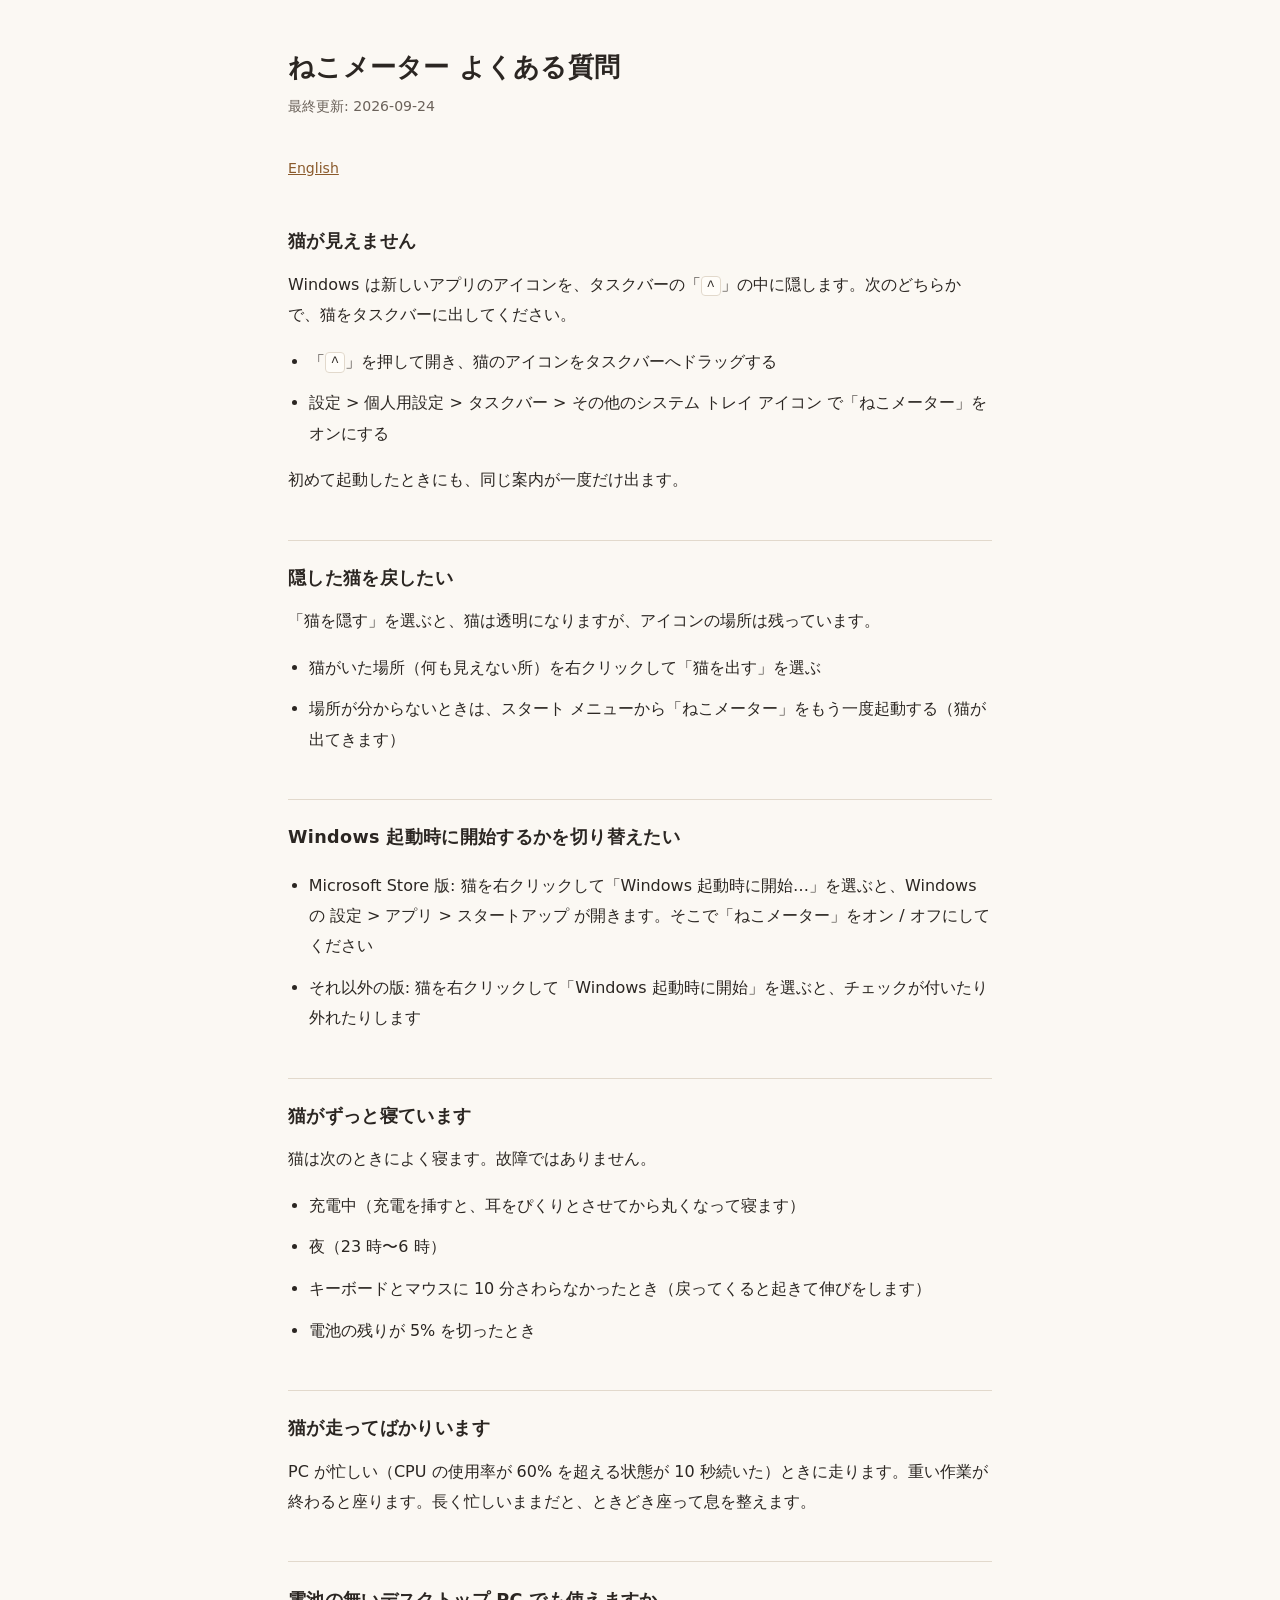
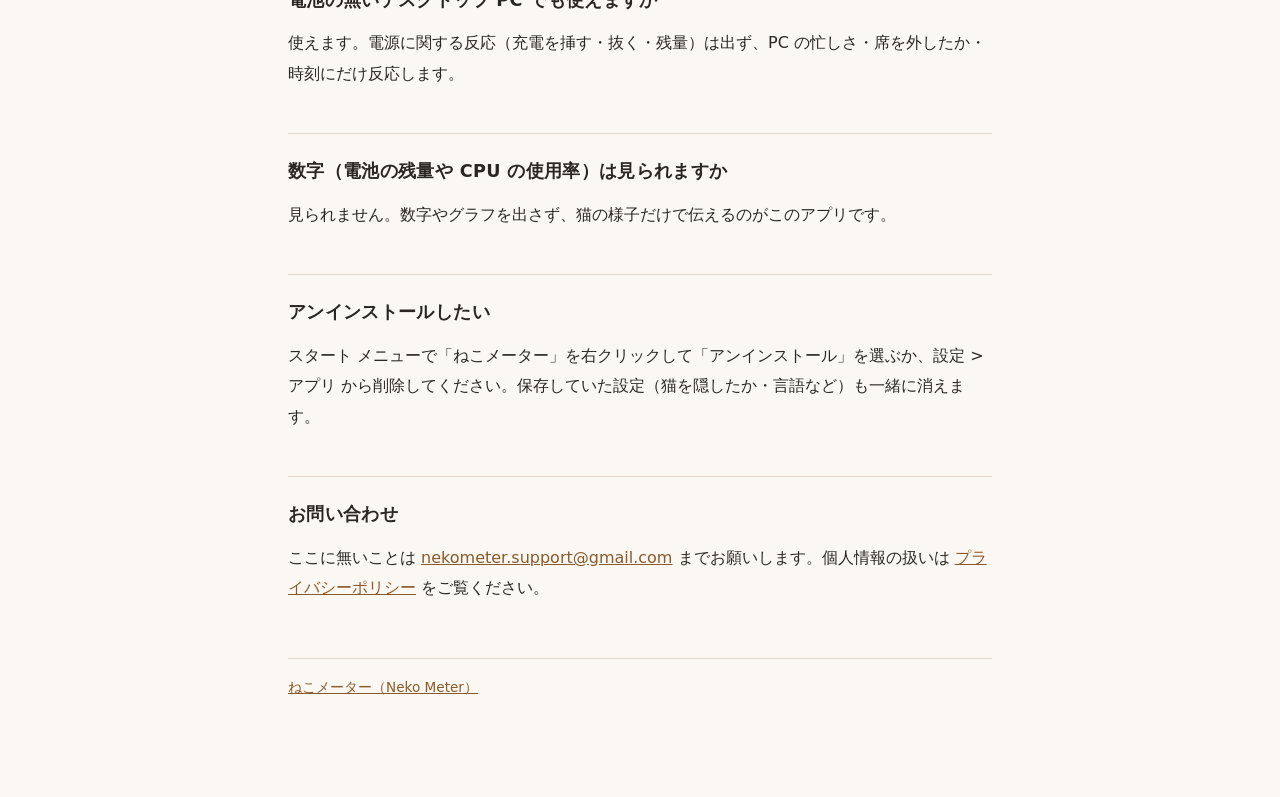
==== faq/index.html @ d724b1dd "よくある質問（ja/en）を追加 Co-Authored-By: Claude Opus 5.5 <noreply@anthropic.com>" ====
<!doctype html>
<html lang="ja">
<head>
<meta charset="utf-8">
<meta name="viewport" content="width=device-width, initial-scale=1">
<title>よくある質問 | ねこメーター</title>
<meta name="description" content="ねこメーターのよくある質問。猫が見えないとき、隠した猫の戻し方、Windows 起動時に開始の切り替えなど。">
<link rel="canonical" href="https://bananafish0825.github.io/neko-meter/faq/">
<link rel="alternate" hreflang="en" href="https://bananafish0825.github.io/neko-meter/faq/en/">
<link rel="alternate" hreflang="ja" href="https://bananafish0825.github.io/neko-meter/faq/">
<link rel="stylesheet" href="../style.css">
</head>
<body>
<main>

<h1>ねこメーター よくある質問</h1>
<p class="updated">最終更新: 2026-09-24</p>
<p class="lang"><a href="./en/">English</a></p>

<h2>猫が見えません</h2>
<p>Windows は新しいアプリのアイコンを、タスクバーの「<code>^</code>」の中に隠します。次のどちらかで、猫をタスクバーに出してください。</p>
<ul>
<li>「<code>^</code>」を押して開き、猫のアイコンをタスクバーへドラッグする</li>
<li>設定 &gt; 個人用設定 &gt; タスクバー &gt; その他のシステム トレイ アイコン で「ねこメーター」をオンにする</li>
</ul>
<p>初めて起動したときにも、同じ案内が一度だけ出ます。</p>

<h2>隠した猫を戻したい</h2>
<p>「猫を隠す」を選ぶと、猫は透明になりますが、アイコンの場所は残っています。</p>
<ul>
<li>猫がいた場所（何も見えない所）を右クリックして「猫を出す」を選ぶ</li>
<li>場所が分からないときは、スタート メニューから「ねこメーター」をもう一度起動する（猫が出てきます）</li>
</ul>

<h2>Windows 起動時に開始するかを切り替えたい</h2>
<ul>
<li>Microsoft Store 版: 猫を右クリックして「Windows 起動時に開始…」を選ぶと、Windows の 設定 &gt; アプリ &gt; スタートアップ が開きます。そこで「ねこメーター」をオン / オフにしてください</li>
<li>それ以外の版: 猫を右クリックして「Windows 起動時に開始」を選ぶと、チェックが付いたり外れたりします</li>
</ul>

<h2>猫がずっと寝ています</h2>
<p>猫は次のときによく寝ます。故障ではありません。</p>
<ul>
<li>充電中（充電を挿すと、耳をぴくりとさせてから丸くなって寝ます）</li>
<li>夜（23 時〜6 時）</li>
<li>キーボードとマウスに 10 分さわらなかったとき（戻ってくると起きて伸びをします）</li>
<li>電池の残りが 5% を切ったとき</li>
</ul>

<h2>猫が走ってばかりいます</h2>
<p>PC が忙しい（CPU の使用率が 60% を超える状態が 10 秒続いた）ときに走ります。重い作業が終わると座ります。長く忙しいままだと、ときどき座って息を整えます。</p>

<h2>電池の無いデスクトップ PC でも使えますか</h2>
<p>使えます。電源に関する反応（充電を挿す・抜く・残量）は出ず、PC の忙しさ・席を外したか・時刻にだけ反応します。</p>

<h2>数字（電池の残量や CPU の使用率）は見られますか</h2>
<p>見られません。数字やグラフを出さず、猫の様子だけで伝えるのがこのアプリです。</p>

<h2>アンインストールしたい</h2>
<p>スタート メニューで「ねこメーター」を右クリックして「アンインストール」を選ぶか、設定 &gt; アプリ から削除してください。保存していた設定（猫を隠したか・言語など）も一緒に消えます。</p>

<h2>お問い合わせ</h2>
<p>ここに無いことは <a href="mailto:nekometer.support@gmail.com">nekometer.support@gmail.com</a> までお願いします。個人情報の扱いは <a href="../privacy/">プライバシーポリシー</a> をご覧ください。</p>

<footer><a href="../">ねこメーター（Neko Meter）</a></footer>

</main>
</body>
</html>
---- style.css ----
/* ねこメーター 公開サイト。外部依存なし・1 ファイルだけ */
:root {
  --bg: #fbf8f3;
  --fg: #2b2622;
  --muted: #6b625a;
  --rule: #e2d9cc;
  --link: #8a5a2b;
  --card: #fffdf9;
}
@media (prefers-color-scheme: dark) {
  :root {
    --bg: #1b1815;
    --fg: #ece5db;
    --muted: #a49a8e;
    --rule: #3a342d;
    --link: #d9a76c;
    --card: #221e1a;
  }
}

* { box-sizing: border-box; }

body {
  margin: 0;
  padding: 48px 16px 96px;
  background: var(--bg);
  color: var(--fg);
  font-family: "Hiragino Kaku Gothic ProN", "Yu Gothic UI", "Meiryo",
    system-ui, -apple-system, "Segoe UI", sans-serif;
  font-size: 16px;
  line-height: 1.9;
  -webkit-font-smoothing: antialiased;
}

main {
  max-width: 44rem;
  margin: 0 auto;
}

h1 {
  font-size: 1.6rem;
  line-height: 1.5;
  margin: 0 0 0.25em;
  letter-spacing: 0.01em;
}

h2 {
  font-size: 1.1rem;
  margin: 2.5em 0 0.6em;
  padding-top: 1.2em;
  border-top: 1px solid var(--rule);
  letter-spacing: 0.02em;
}

h2:first-of-type { border-top: none; padding-top: 0; }

p, li { margin: 0.7em 0; }

ul { padding-left: 1.3em; }

a { color: var(--link); }

a:hover { text-decoration: none; }

code {
  font-family: "Cascadia Mono", Consolas, ui-monospace, monospace;
  font-size: 0.88em;
  background: var(--card);
  border: 1px solid var(--rule);
  border-radius: 4px;
  padding: 0.1em 0.35em;
  word-break: break-all;
}

.updated {
  color: var(--muted);
  font-size: 0.88rem;
  margin: 0 0 2.5em;
}

.lang {
  font-size: 0.88rem;
  margin: 0 0 2.5em;
  color: var(--muted);
}

.summary {
  background: var(--card);
  border: 1px solid var(--rule);
  border-radius: 10px;
  padding: 4px 20px;
}

footer {
  margin-top: 4em;
  padding-top: 1.2em;
  border-top: 1px solid var(--rule);
  color: var(--muted);
  font-size: 0.85rem;
}

/* 表紙 */
.cover h1 { font-size: 2rem; margin-bottom: 0.2em; }
.cover .tagline { color: var(--muted); margin: 0 0 2.5em; }
.cover nav a { display: block; margin: 0.6em 0; }
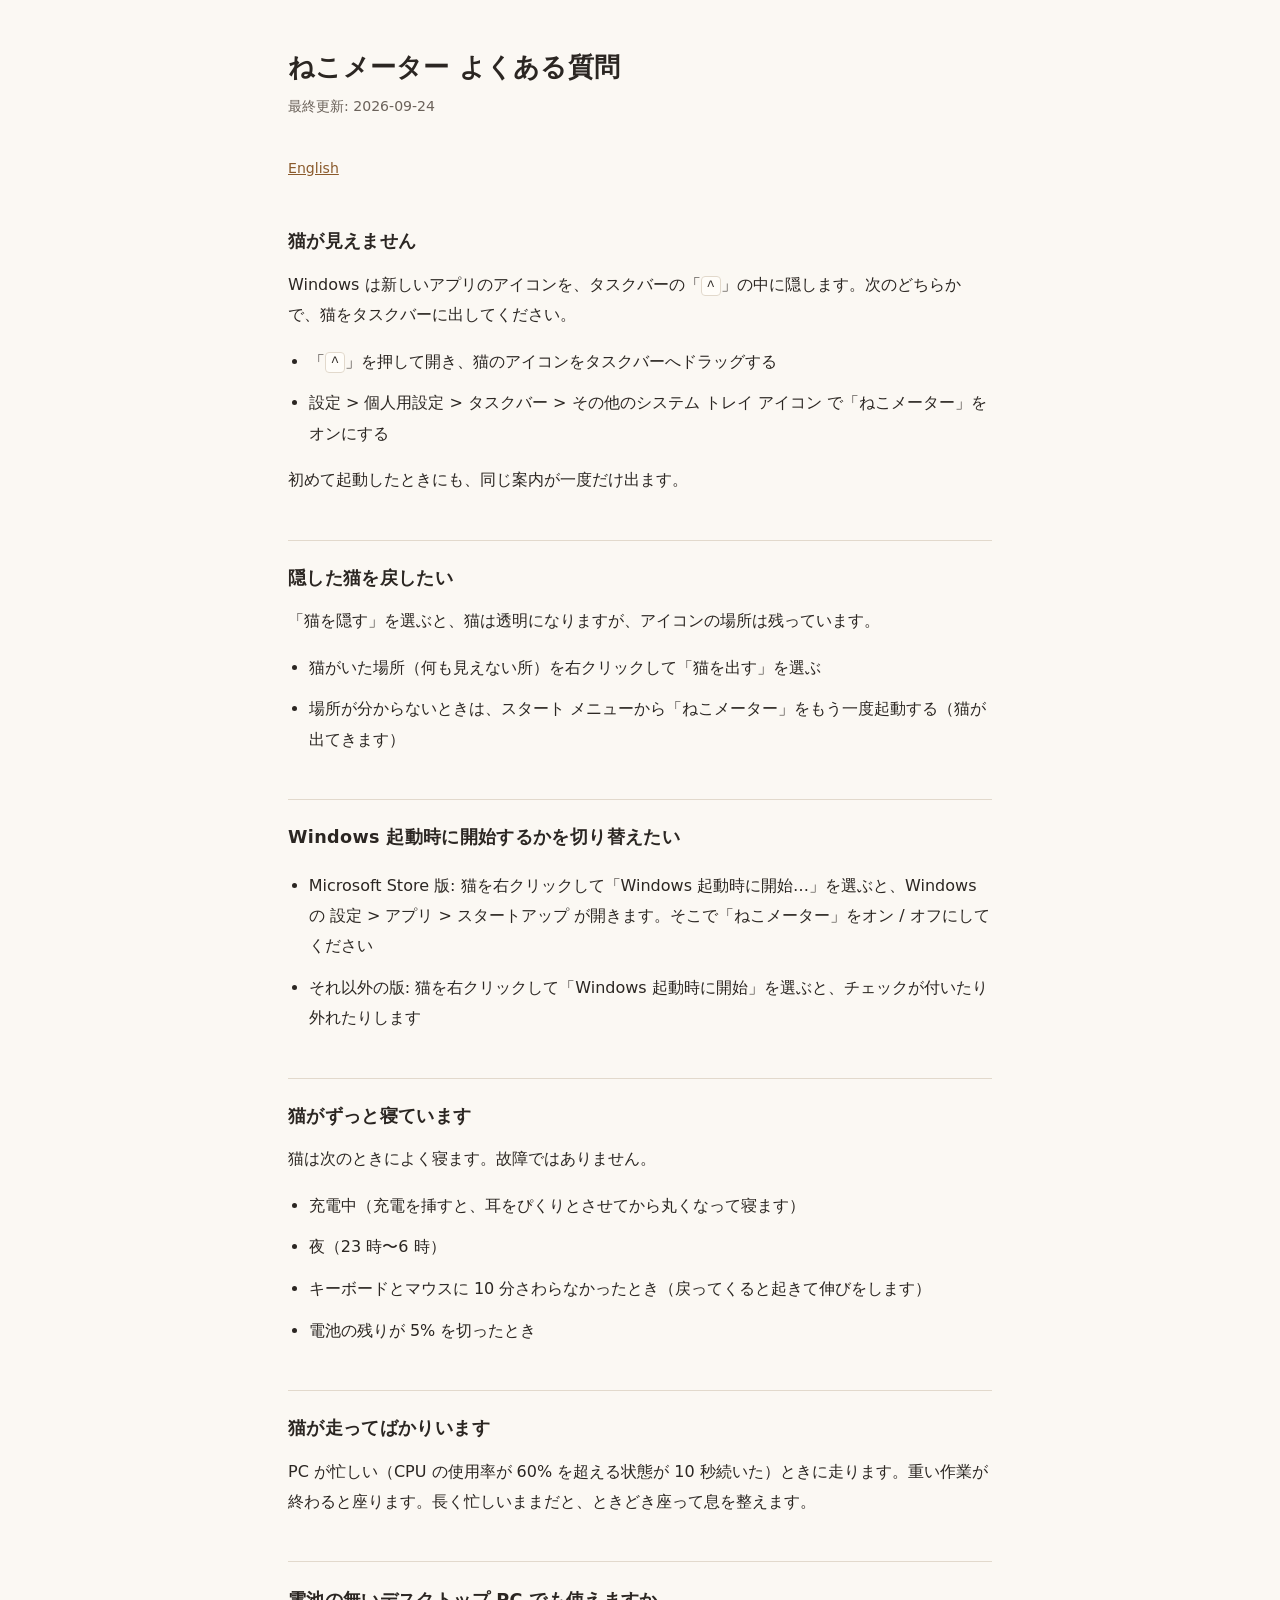
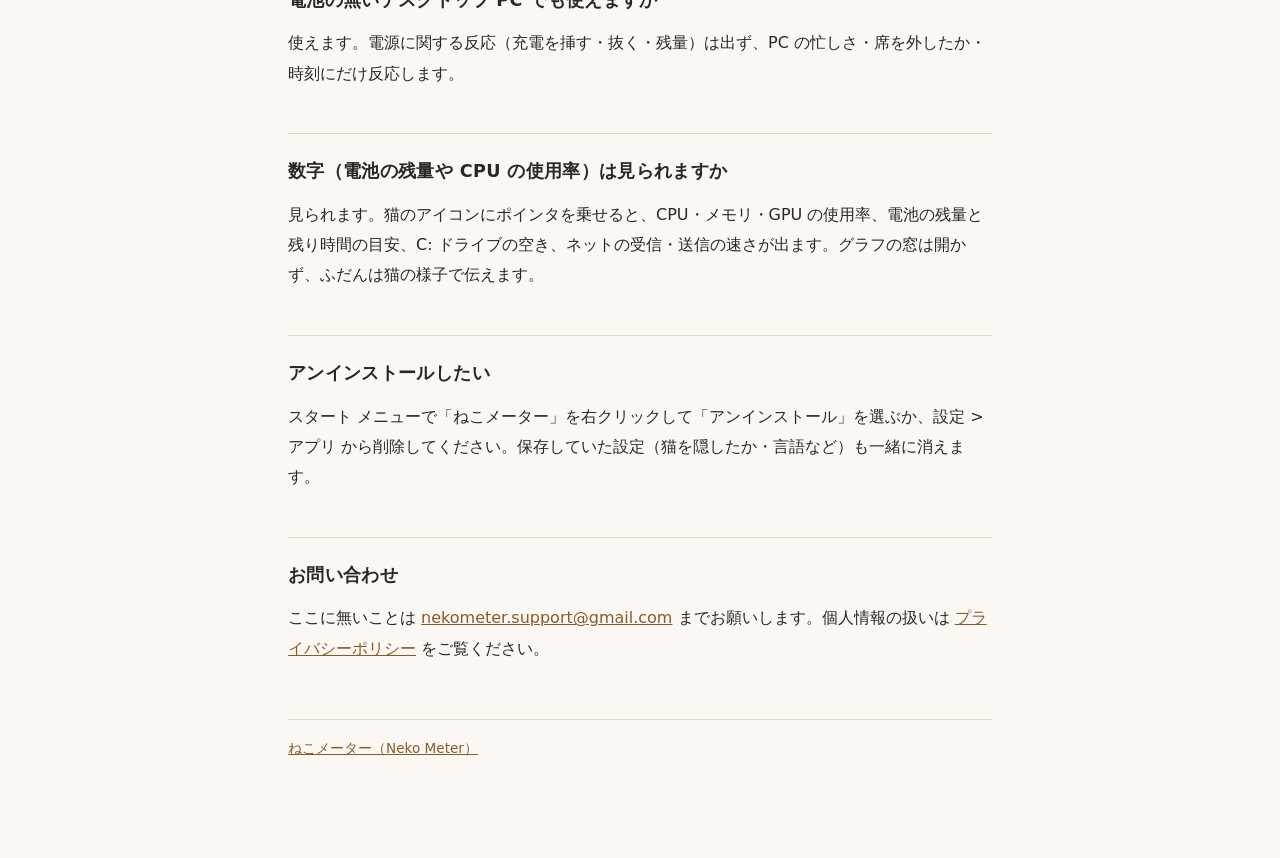
==== commit fc71680e: "docs: ポリシーとFAQを 2026-09-29 版に更新" ====
--- a/faq/index.html
+++ b/faq/index.html
@@ -54,7 +54,7 @@
 <p>使えます。電源に関する反応（充電を挿す・抜く・残量）は出ず、PC の忙しさ・席を外したか・時刻にだけ反応します。</p>
 
 <h2>数字（電池の残量や CPU の使用率）は見られますか</h2>
-<p>見られません。数字やグラフを出さず、猫の様子だけで伝えるのがこのアプリです。</p>
+<p>見られます。猫のアイコンにポインタを乗せると、CPU・メモリ・GPU の使用率、電池の残量と残り時間の目安、C: ドライブの空き、ネットの受信・送信の速さが出ます。グラフの窓は開かず、ふだんは猫の様子で伝えます。</p>
 
 <h2>アンインストールしたい</h2>
 <p>スタート メニューで「ねこメーター」を右クリックして「アンインストール」を選ぶか、設定 &gt; アプリ から削除してください。保存していた設定（猫を隠したか・言語など）も一緒に消えます。</p>
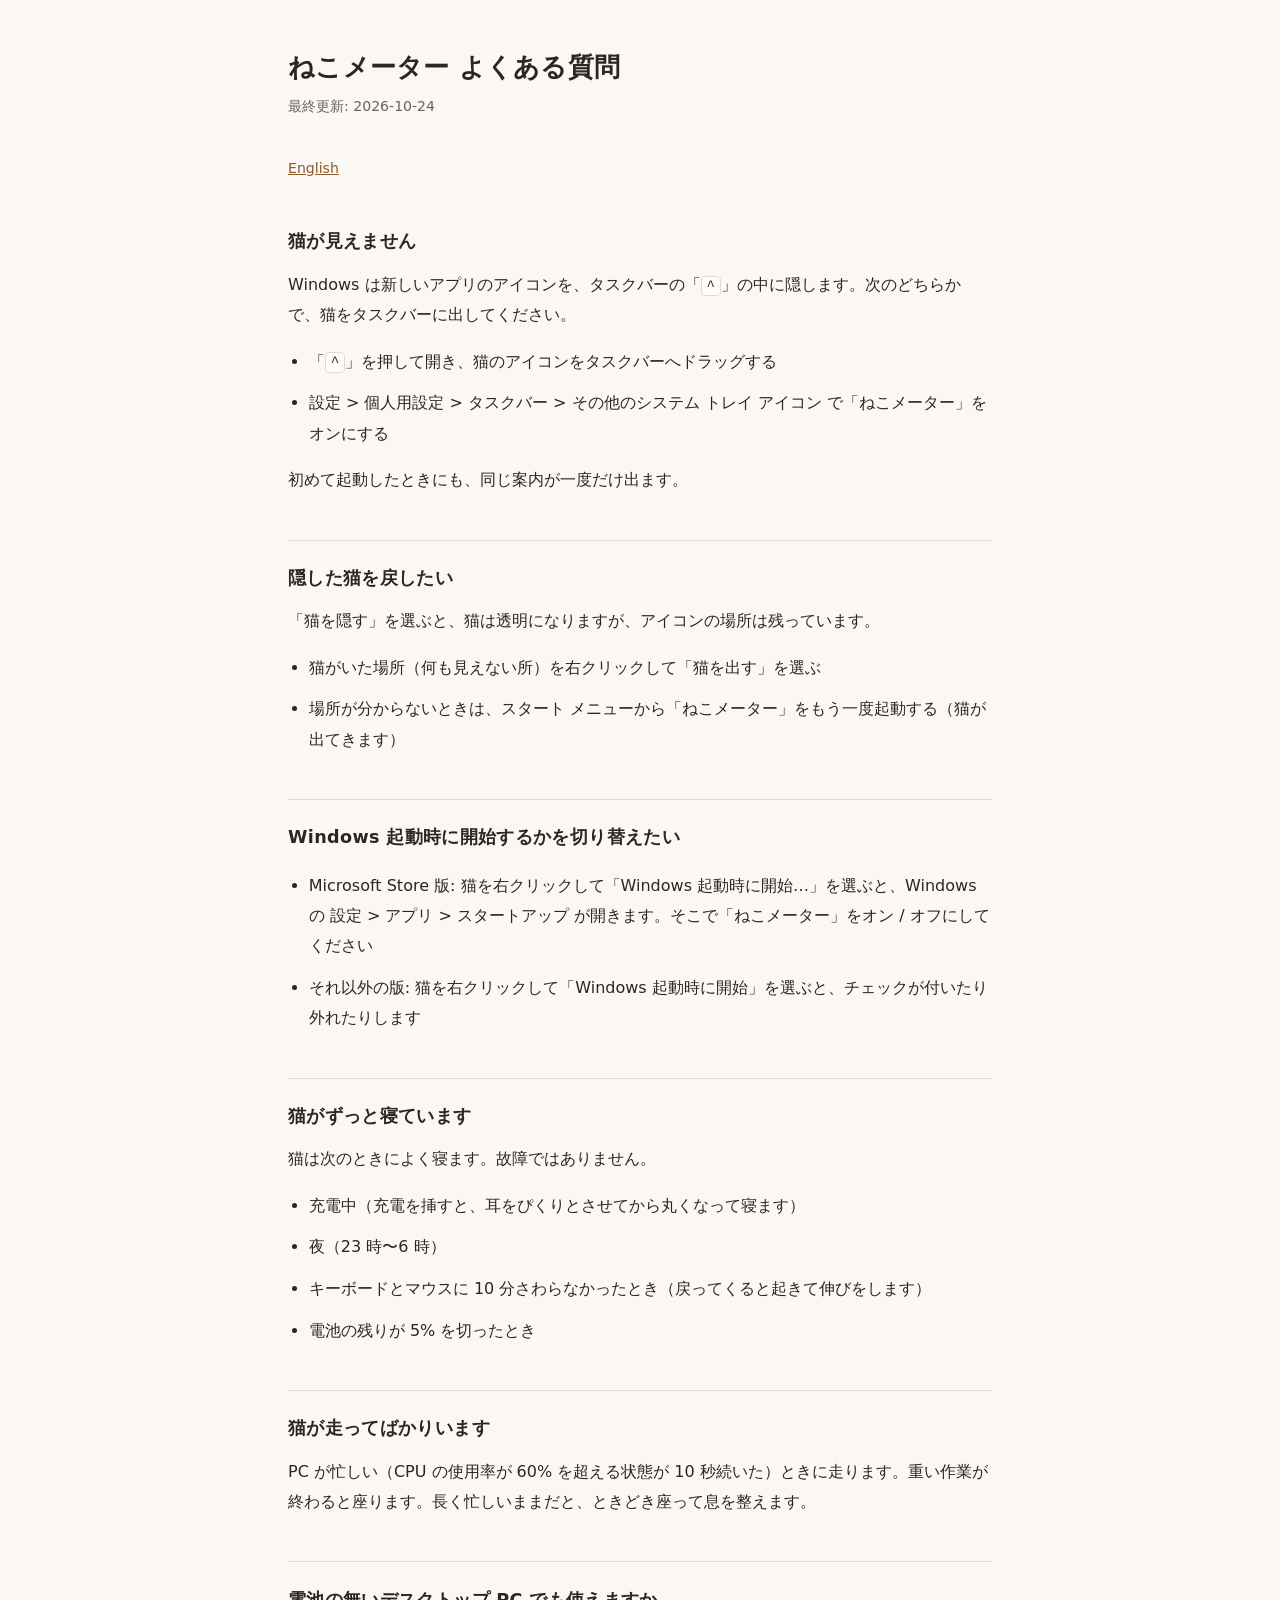
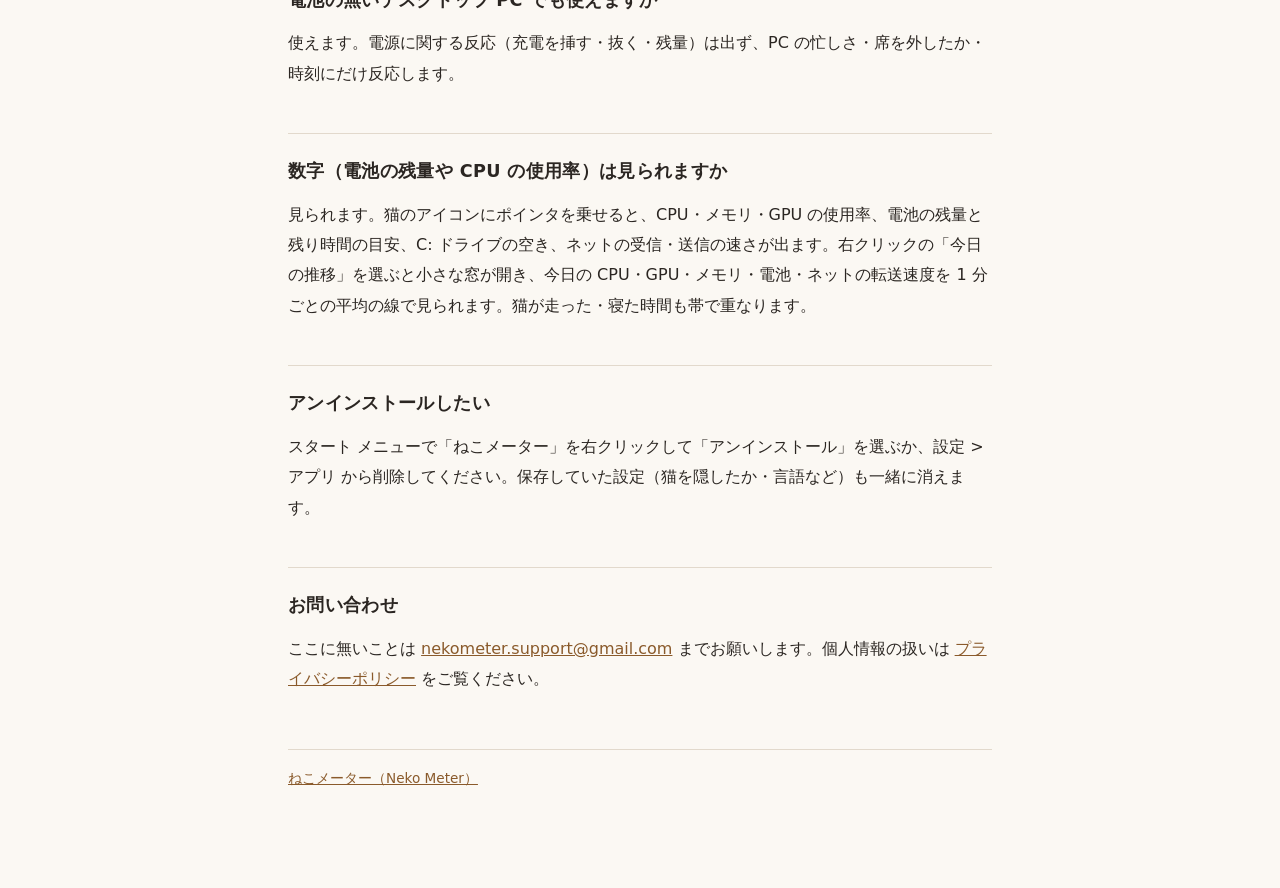
==== commit e4130cee: "docs: ポリシーの表示言語を 13 言語に、FAQ のグラフの記述を今日の推移に直す（日英） Co-Authored-By: Claude Opus 5.5 <noreply@anthropic." ====
--- a/faq/index.html
+++ b/faq/index.html
@@ -14,7 +14,7 @@
 <main>
 
 <h1>ねこメーター よくある質問</h1>
-<p class="updated">最終更新: 2026-09-24</p>
+<p class="updated">最終更新: 2026-10-24</p>
 <p class="lang"><a href="./en/">English</a></p>
 
 <h2>猫が見えません</h2>
@@ -54,7 +54,7 @@
 <p>使えます。電源に関する反応（充電を挿す・抜く・残量）は出ず、PC の忙しさ・席を外したか・時刻にだけ反応します。</p>
 
 <h2>数字（電池の残量や CPU の使用率）は見られますか</h2>
-<p>見られます。猫のアイコンにポインタを乗せると、CPU・メモリ・GPU の使用率、電池の残量と残り時間の目安、C: ドライブの空き、ネットの受信・送信の速さが出ます。グラフの窓は開かず、ふだんは猫の様子で伝えます。</p>
+<p>見られます。猫のアイコンにポインタを乗せると、CPU・メモリ・GPU の使用率、電池の残量と残り時間の目安、C: ドライブの空き、ネットの受信・送信の速さが出ます。右クリックの「今日の推移」を選ぶと小さな窓が開き、今日の CPU・GPU・メモリ・電池・ネットの転送速度を 1 分ごとの平均の線で見られます。猫が走った・寝た時間も帯で重なります。</p>
 
 <h2>アンインストールしたい</h2>
 <p>スタート メニューで「ねこメーター」を右クリックして「アンインストール」を選ぶか、設定 &gt; アプリ から削除してください。保存していた設定（猫を隠したか・言語など）も一緒に消えます。</p>
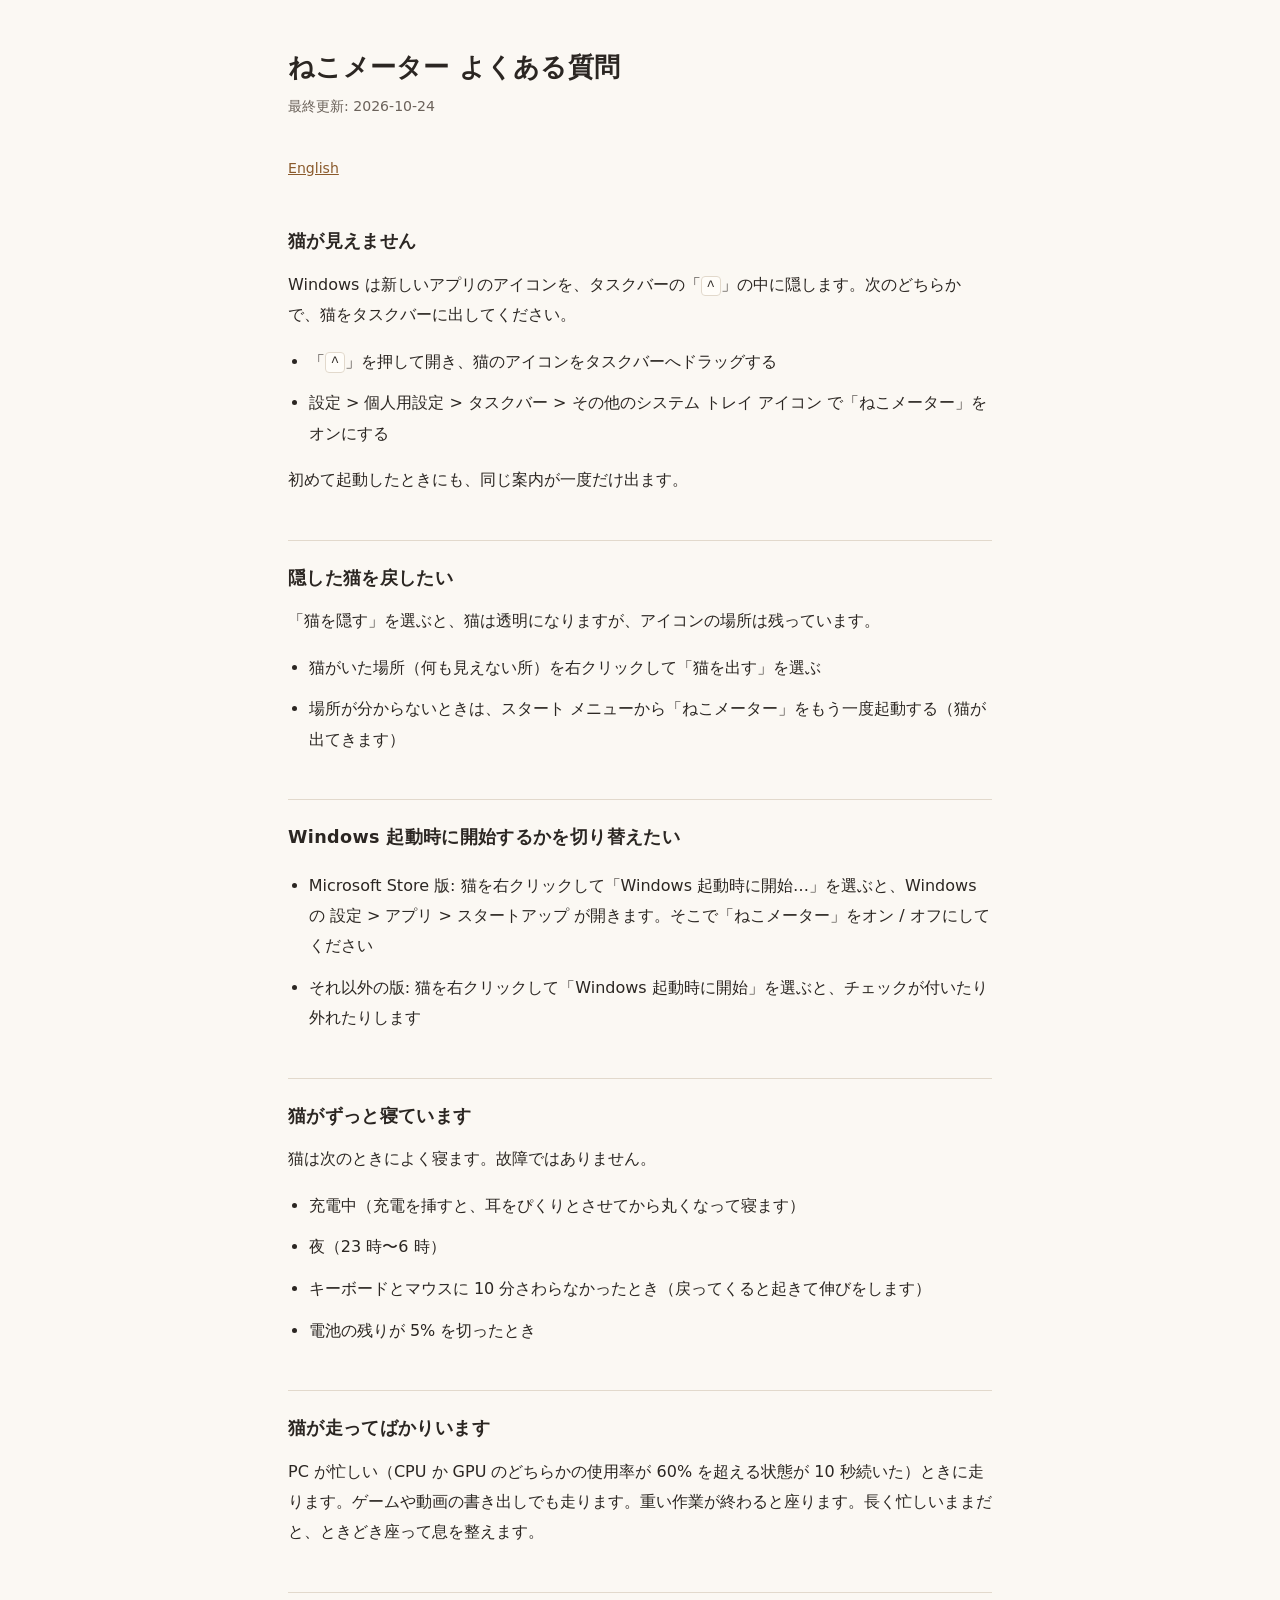
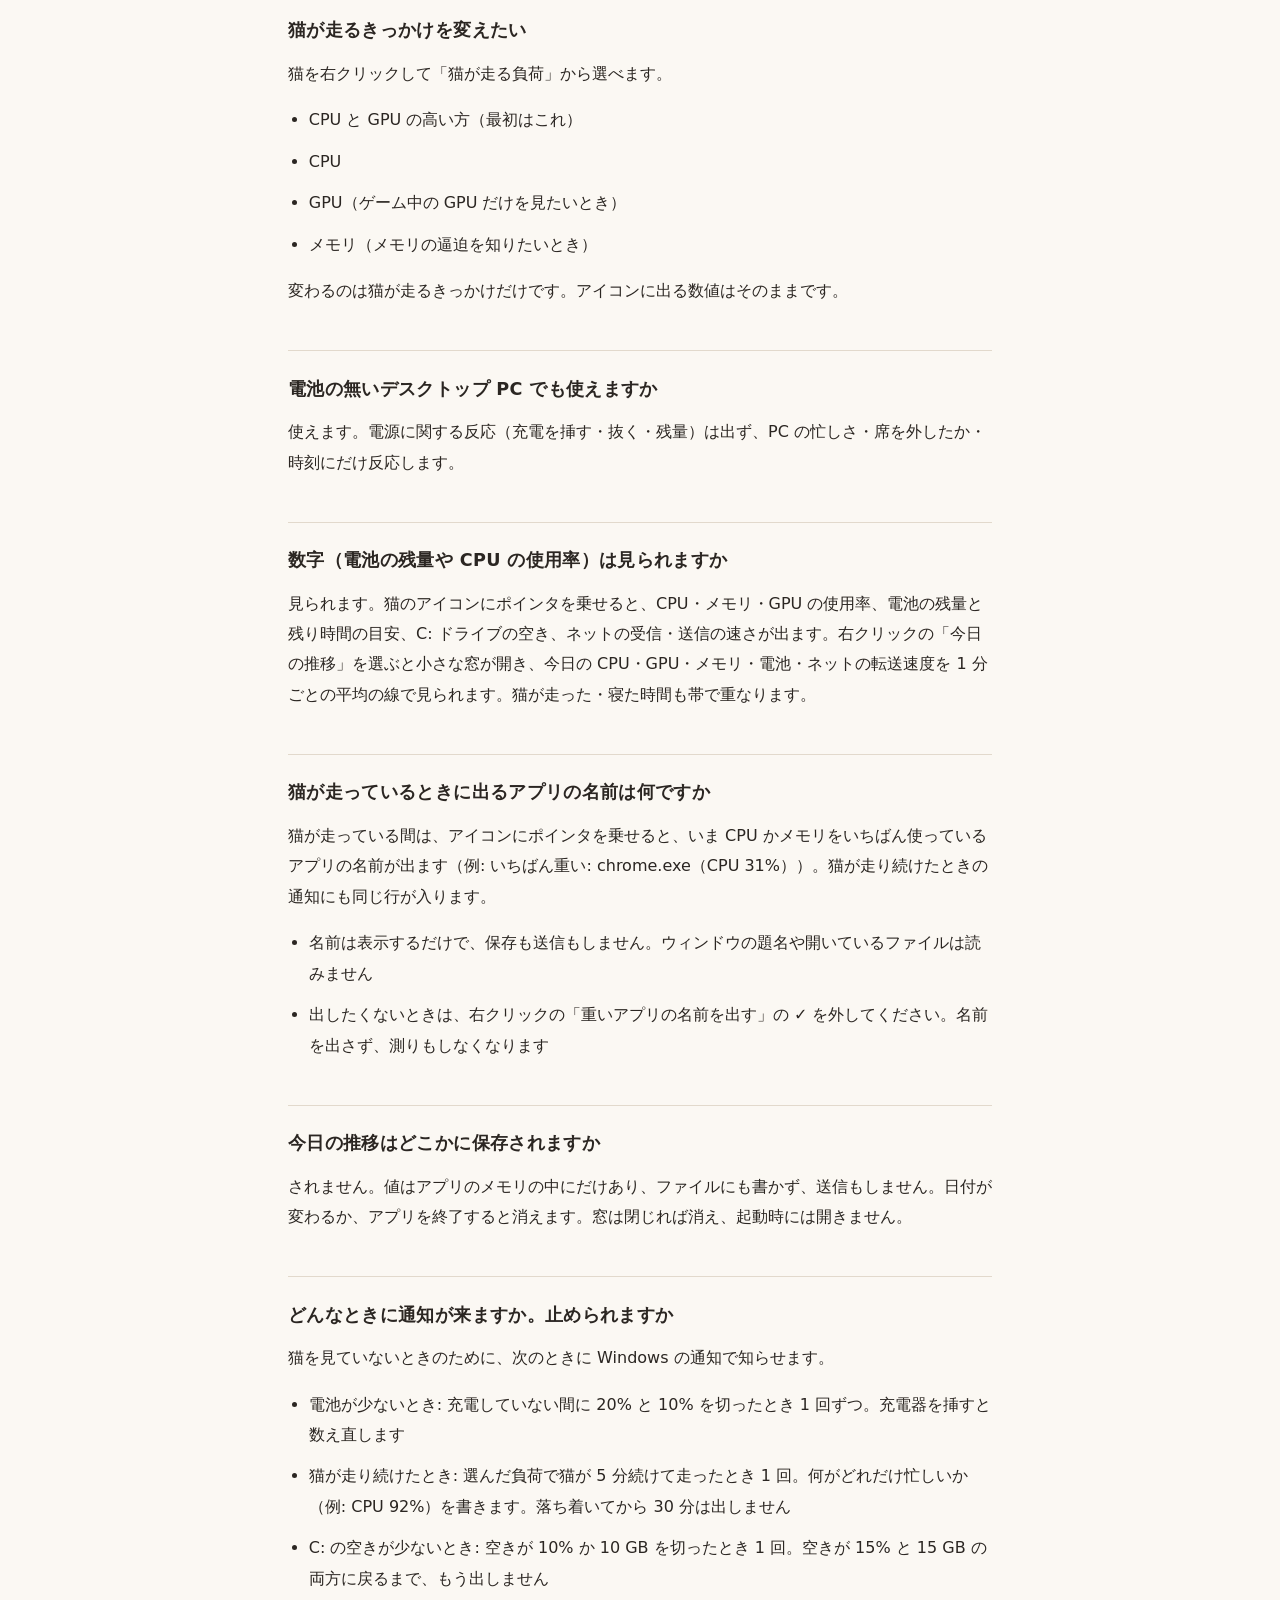
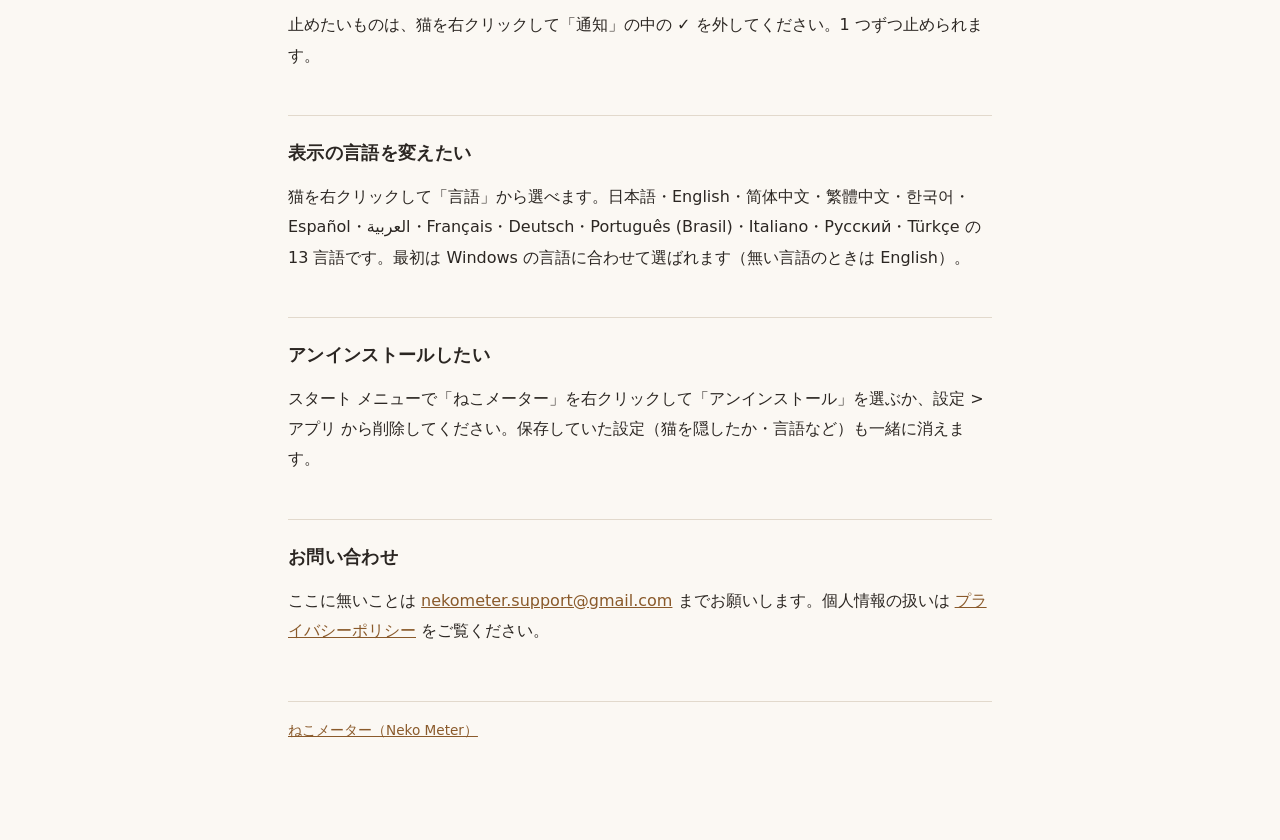
==== commit bba32852: "docs: FAQ（日英）に走るきっかけ・重いアプリ・今日の推移の保存・通知・言語の質問を足す Co-Authored-By: Claude Opus 5.5 <noreply@anthropic.c" ====
--- a/faq/index.html
+++ b/faq/index.html
@@ -4,7 +4,7 @@
 <meta charset="utf-8">
 <meta name="viewport" content="width=device-width, initial-scale=1">
 <title>よくある質問 | ねこメーター</title>
-<meta name="description" content="ねこメーターのよくある質問。猫が見えないとき、隠した猫の戻し方、Windows 起動時に開始の切り替えなど。">
+<meta name="description" content="ねこメーターのよくある質問。猫が見えないとき、隠した猫の戻し方、猫が走るきっかけ、通知、重いアプリの名前、表示の言語、今日の推移など。">
 <link rel="canonical" href="https://bananafish0825.github.io/neko-meter/faq/">
 <link rel="alternate" hreflang="en" href="https://bananafish0825.github.io/neko-meter/faq/en/">
 <link rel="alternate" hreflang="ja" href="https://bananafish0825.github.io/neko-meter/faq/">
@@ -48,13 +48,45 @@
 </ul>
 
 <h2>猫が走ってばかりいます</h2>
-<p>PC が忙しい（CPU の使用率が 60% を超える状態が 10 秒続いた）ときに走ります。重い作業が終わると座ります。長く忙しいままだと、ときどき座って息を整えます。</p>
+<p>PC が忙しい（CPU か GPU のどちらかの使用率が 60% を超える状態が 10 秒続いた）ときに走ります。ゲームや動画の書き出しでも走ります。重い作業が終わると座ります。長く忙しいままだと、ときどき座って息を整えます。</p>
+
+<h2>猫が走るきっかけを変えたい</h2>
+<p>猫を右クリックして「猫が走る負荷」から選べます。</p>
+<ul>
+<li>CPU と GPU の高い方（最初はこれ）</li>
+<li>CPU</li>
+<li>GPU（ゲーム中の GPU だけを見たいとき）</li>
+<li>メモリ（メモリの逼迫を知りたいとき）</li>
+</ul>
+<p>変わるのは猫が走るきっかけだけです。アイコンに出る数値はそのままです。</p>
 
 <h2>電池の無いデスクトップ PC でも使えますか</h2>
 <p>使えます。電源に関する反応（充電を挿す・抜く・残量）は出ず、PC の忙しさ・席を外したか・時刻にだけ反応します。</p>
 
 <h2>数字（電池の残量や CPU の使用率）は見られますか</h2>
 <p>見られます。猫のアイコンにポインタを乗せると、CPU・メモリ・GPU の使用率、電池の残量と残り時間の目安、C: ドライブの空き、ネットの受信・送信の速さが出ます。右クリックの「今日の推移」を選ぶと小さな窓が開き、今日の CPU・GPU・メモリ・電池・ネットの転送速度を 1 分ごとの平均の線で見られます。猫が走った・寝た時間も帯で重なります。</p>
+
+<h2>猫が走っているときに出るアプリの名前は何ですか</h2>
+<p>猫が走っている間は、アイコンにポインタを乗せると、いま CPU かメモリをいちばん使っているアプリの名前が出ます（例: いちばん重い: chrome.exe（CPU 31%））。猫が走り続けたときの通知にも同じ行が入ります。</p>
+<ul>
+<li>名前は表示するだけで、保存も送信もしません。ウィンドウの題名や開いているファイルは読みません</li>
+<li>出したくないときは、右クリックの「重いアプリの名前を出す」の ✓ を外してください。名前を出さず、測りもしなくなります</li>
+</ul>
+
+<h2>今日の推移はどこかに保存されますか</h2>
+<p>されません。値はアプリのメモリの中にだけあり、ファイルにも書かず、送信もしません。日付が変わるか、アプリを終了すると消えます。窓は閉じれば消え、起動時には開きません。</p>
+
+<h2>どんなときに通知が来ますか。止められますか</h2>
+<p>猫を見ていないときのために、次のときに Windows の通知で知らせます。</p>
+<ul>
+<li>電池が少ないとき: 充電していない間に 20% と 10% を切ったとき 1 回ずつ。充電器を挿すと数え直します</li>
+<li>猫が走り続けたとき: 選んだ負荷で猫が 5 分続けて走ったとき 1 回。何がどれだけ忙しいか（例: CPU 92%）を書きます。落ち着いてから 30 分は出しません</li>
+<li>C: の空きが少ないとき: 空きが 10% か 10 GB を切ったとき 1 回。空きが 15% と 15 GB の両方に戻るまで、もう出しません</li>
+</ul>
+<p>止めたいものは、猫を右クリックして「通知」の中の ✓ を外してください。1 つずつ止められます。</p>
+
+<h2>表示の言語を変えたい</h2>
+<p>猫を右クリックして「言語」から選べます。日本語・English・简体中文・繁體中文・한국어・Español・العربية・Français・Deutsch・Português (Brasil)・Italiano・Русский・Türkçe の 13 言語です。最初は Windows の言語に合わせて選ばれます（無い言語のときは English）。</p>
 
 <h2>アンインストールしたい</h2>
 <p>スタート メニューで「ねこメーター」を右クリックして「アンインストール」を選ぶか、設定 &gt; アプリ から削除してください。保存していた設定（猫を隠したか・言語など）も一緒に消えます。</p>
--- a/style.css
+++ b/style.css
@@ -103,3 +103,23 @@
 .cover h1 { font-size: 2rem; margin-bottom: 0.2em; }
 .cover .tagline { color: var(--muted); margin: 0 0 2.5em; }
 .cover nav a { display: block; margin: 0.6em 0; }
+.cover .tagline + .lang { margin-top: -1.8em; }
+.store {
+  display: inline-block;
+  padding: 0.55em 1.3em;
+  border-radius: 8px;
+  background: var(--link);
+  color: var(--bg);
+  font-weight: 600;
+  text-decoration: none;
+}
+.store:hover { opacity: 0.88; }
+.note { color: var(--muted); font-size: 0.88rem; margin-top: 0.4em; }
+figure { margin: 1.4em 0; }
+figure img {
+  display: block;
+  width: 100%;
+  height: auto;
+  border-radius: 10px;
+}
+figcaption { color: var(--muted); font-size: 0.92rem; margin-top: 0.4em; }
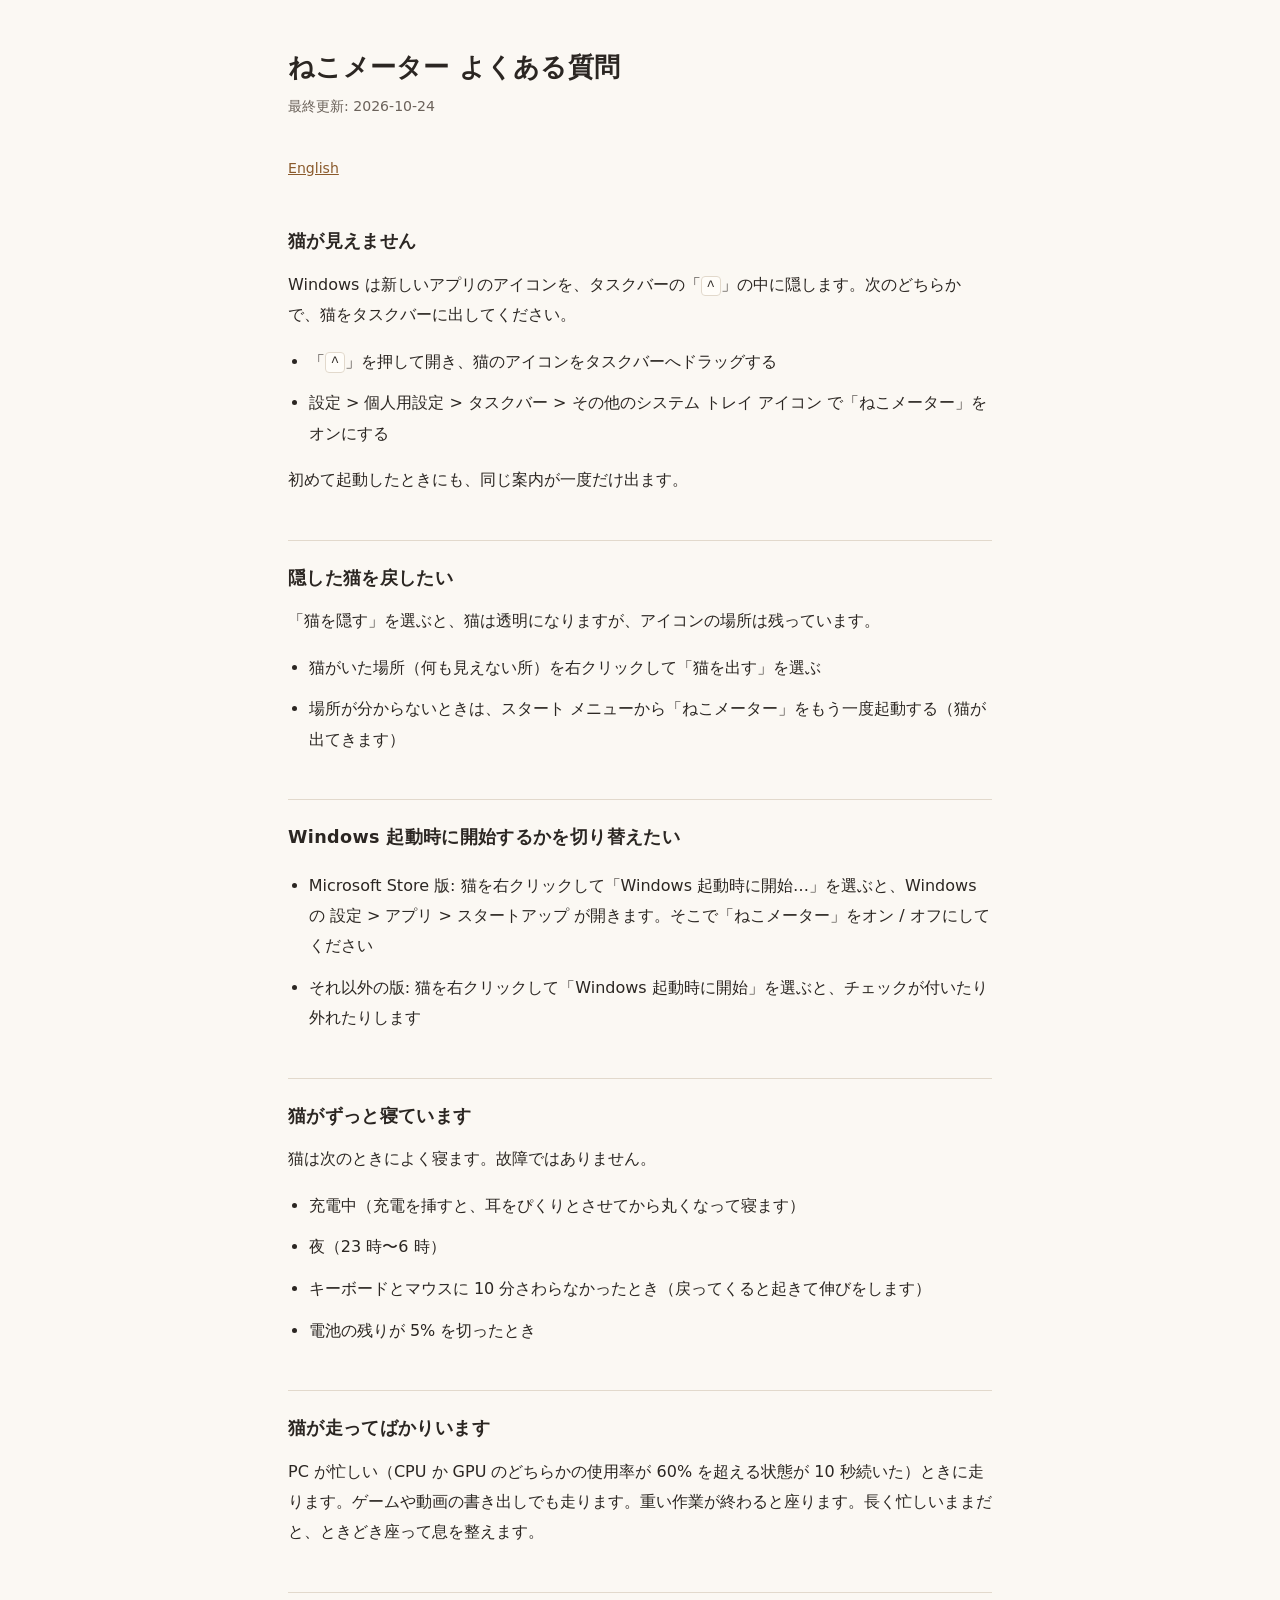
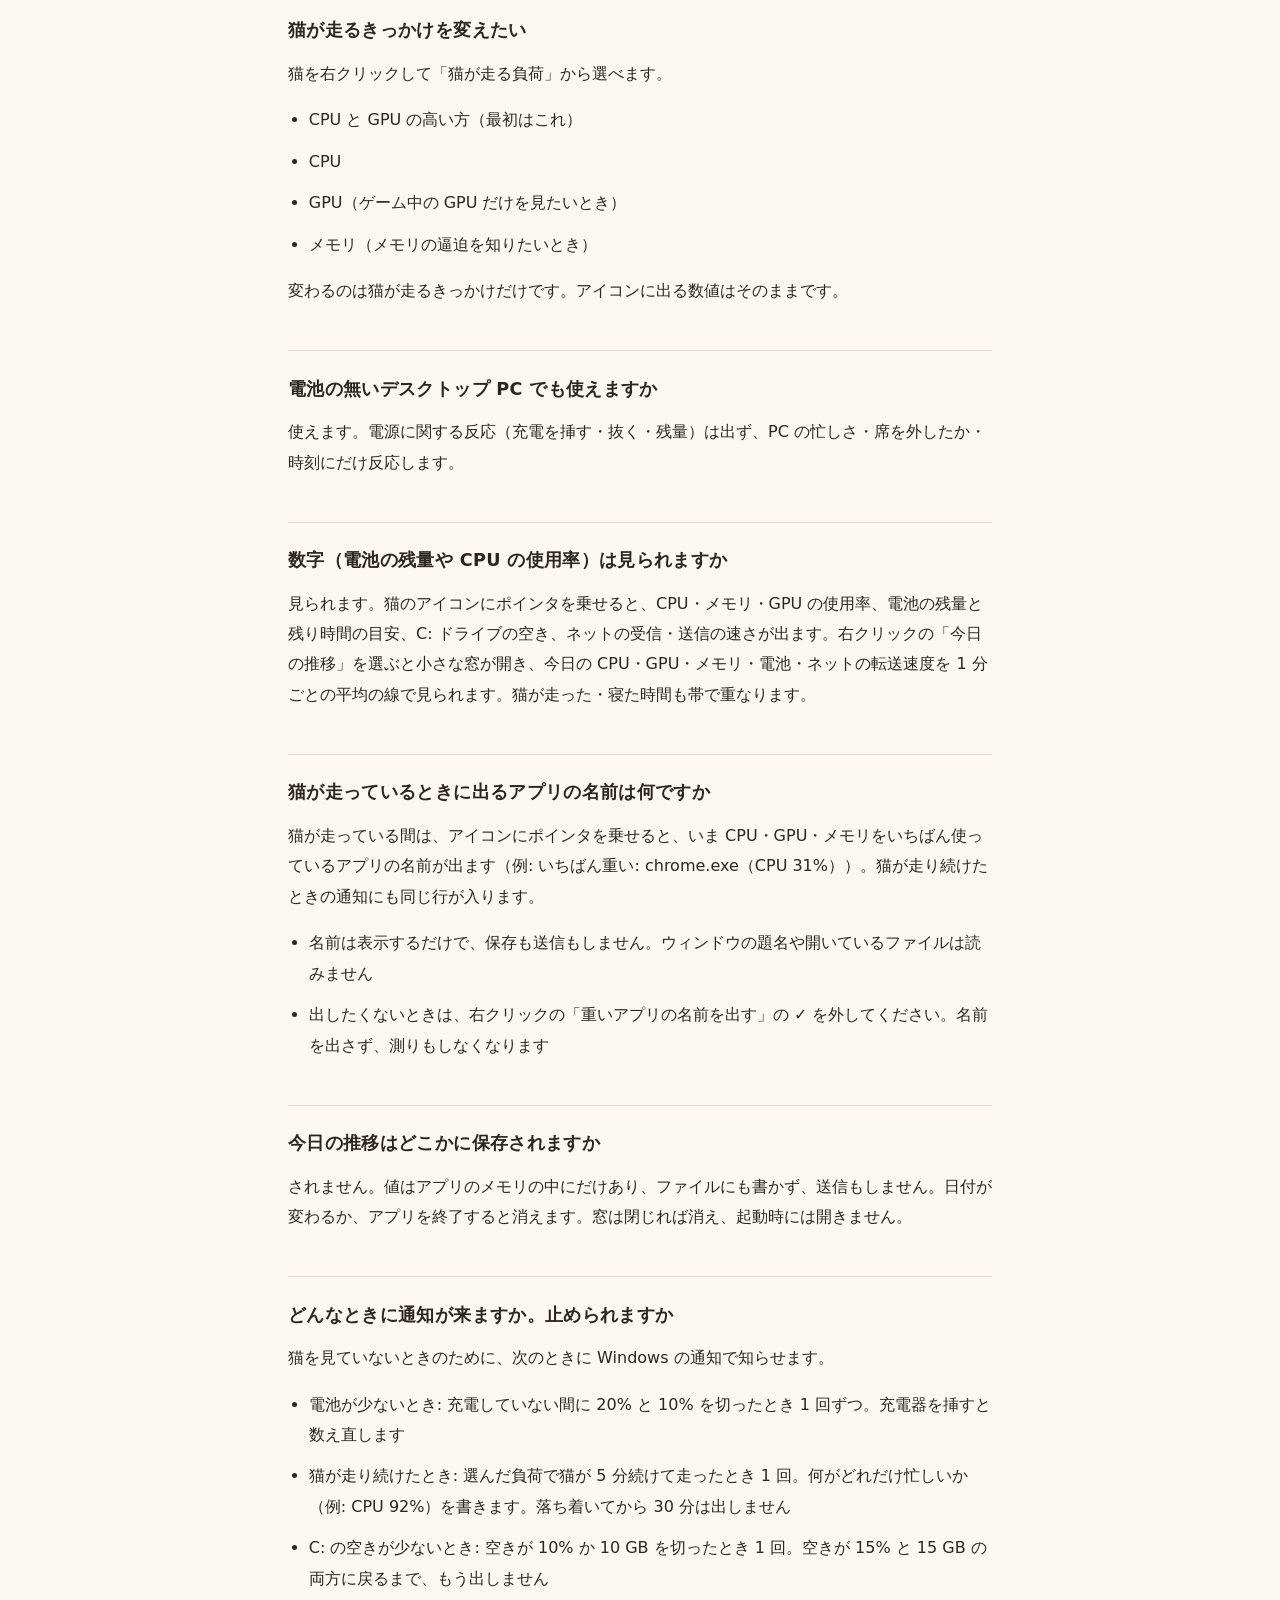
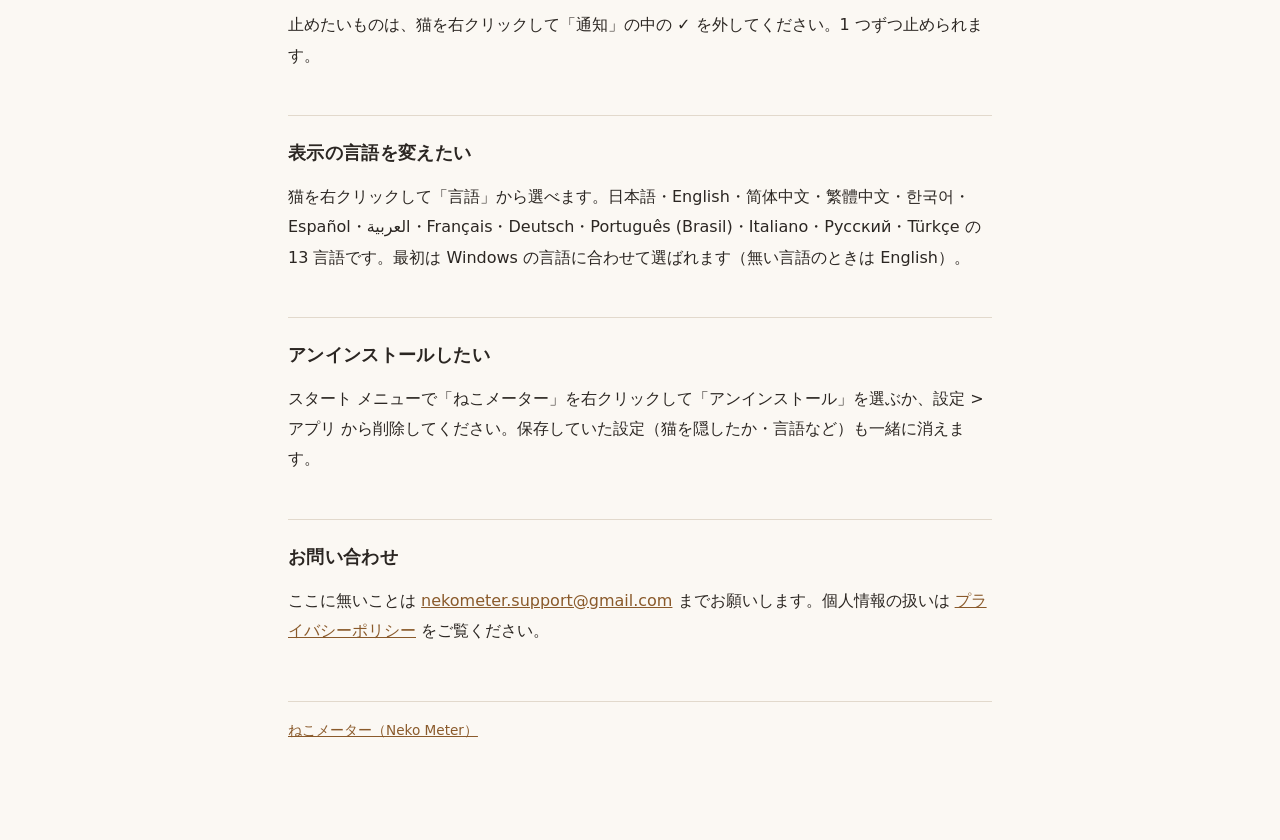
==== commit e6af3c27: "docs: M5-127 プライバシーポリシーと FAQ に GPU を足す（0.0.23） Co-Authored-By: Claude Opus 5.5 <noreply@anthropic.co" ====
--- a/faq/index.html
+++ b/faq/index.html
@@ -67,7 +67,7 @@
 <p>見られます。猫のアイコンにポインタを乗せると、CPU・メモリ・GPU の使用率、電池の残量と残り時間の目安、C: ドライブの空き、ネットの受信・送信の速さが出ます。右クリックの「今日の推移」を選ぶと小さな窓が開き、今日の CPU・GPU・メモリ・電池・ネットの転送速度を 1 分ごとの平均の線で見られます。猫が走った・寝た時間も帯で重なります。</p>
 
 <h2>猫が走っているときに出るアプリの名前は何ですか</h2>
-<p>猫が走っている間は、アイコンにポインタを乗せると、いま CPU かメモリをいちばん使っているアプリの名前が出ます（例: いちばん重い: chrome.exe（CPU 31%））。猫が走り続けたときの通知にも同じ行が入ります。</p>
+<p>猫が走っている間は、アイコンにポインタを乗せると、いま CPU・GPU・メモリをいちばん使っているアプリの名前が出ます（例: いちばん重い: chrome.exe（CPU 31%））。猫が走り続けたときの通知にも同じ行が入ります。</p>
 <ul>
 <li>名前は表示するだけで、保存も送信もしません。ウィンドウの題名や開いているファイルは読みません</li>
 <li>出したくないときは、右クリックの「重いアプリの名前を出す」の ✓ を外してください。名前を出さず、測りもしなくなります</li>
